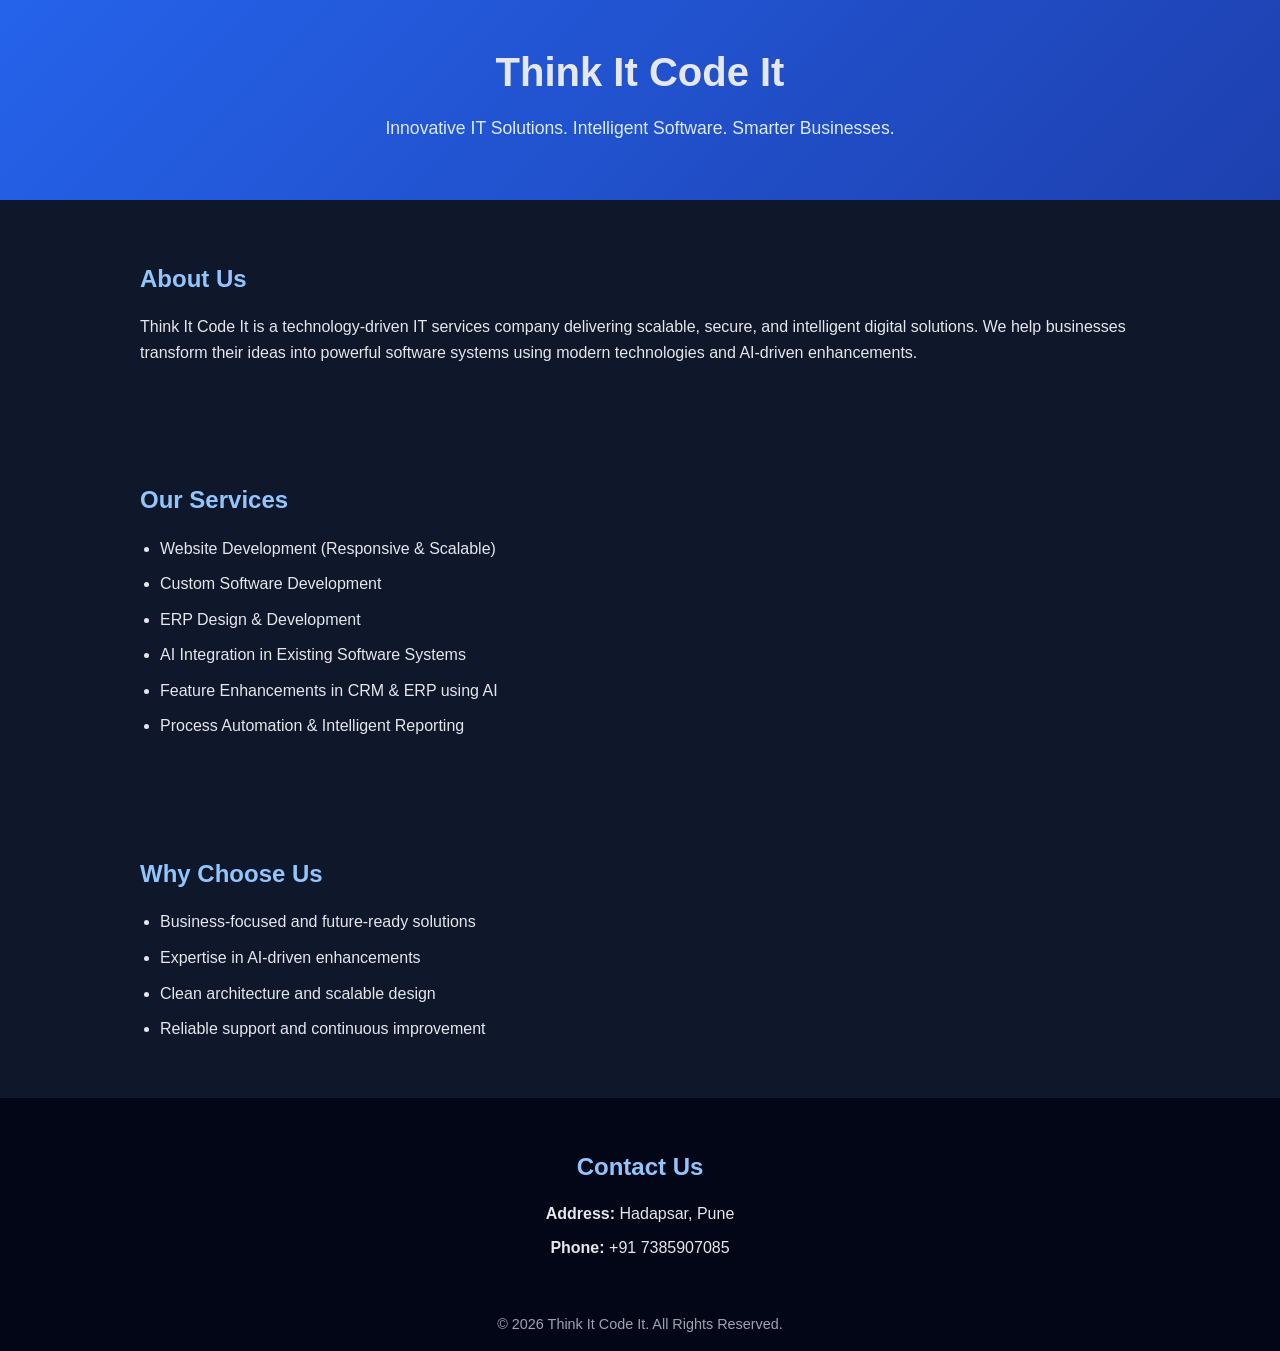
==== index.html @ c4404148 "Create index.html" ====
<!DOCTYPE html>
<html lang="en">
<head>
    <meta charset="UTF-8">
    <meta name="viewport" content="width=device-width, initial-scale=1.0">
    <title>Think It Code It | IT Solutions</title>
    <style>
        body {
            margin: 0;
            font-family: Arial, Helvetica, sans-serif;
            background-color: #0f172a;
            color: #e5e7eb;
            line-height: 1.6;
        }
        header {
            background: linear-gradient(135deg, #2563eb, #1e40af);
            padding: 40px 20px;
            text-align: center;
        }
        header h1 {
            margin: 0;
            font-size: 2.5rem;
        }
        header p {
            margin-top: 10px;
            font-size: 1.1rem;
            color: #dbeafe;
        }
        section {
            padding: 40px 20px;
            max-width: 1000px;
            margin: auto;
        }
        h2 {
            color: #93c5fd;
            margin-bottom: 15px;
        }
        ul {
            padding-left: 20px;
        }
        ul li {
            margin-bottom: 10px;
        }
        .contact {
            background-color: #020617;
            padding: 30px 20px;
            text-align: center;
        }
        .contact p {
            margin: 8px 0;
        }
        footer {
            text-align: center;
            padding: 15px;
            font-size: 0.9rem;
            background-color: #020617;
            color: #9ca3af;
        }
        @media (max-width: 600px) {
            header h1 {
                font-size: 2rem;
            }
        }
    </style>
</head>
<body>

<header>
    <h1>Think It Code It</h1>
    <p>Innovative IT Solutions. Intelligent Software. Smarter Businesses.</p>
</header>

<section>
    <h2>About Us</h2>
    <p>
        Think It Code It is a technology-driven IT services company delivering
        scalable, secure, and intelligent digital solutions. We help businesses
        transform their ideas into powerful software systems using modern
        technologies and AI-driven enhancements.
    </p>
</section>

<section>
    <h2>Our Services</h2>
    <ul>
        <li>Website Development (Responsive & Scalable)</li>
        <li>Custom Software Development</li>
        <li>ERP Design & Development</li>
        <li>AI Integration in Existing Software Systems</li>
        <li>Feature Enhancements in CRM & ERP using AI</li>
        <li>Process Automation & Intelligent Reporting</li>
    </ul>
</section>

<section>
    <h2>Why Choose Us</h2>
    <ul>
        <li>Business-focused and future-ready solutions</li>
        <li>Expertise in AI-driven enhancements</li>
        <li>Clean architecture and scalable design</li>
        <li>Reliable support and continuous improvement</li>
    </ul>
</section>

<div class="contact">
    <h2>Contact Us</h2>
    <p><strong>Address:</strong> Hadapsar, Pune</p>
    <p><strong>Phone:</strong> +91 7385907085</p>
</div>

<footer>
    © 2026 Think It Code It. All Rights Reserved.
</footer>

</body>
</html>
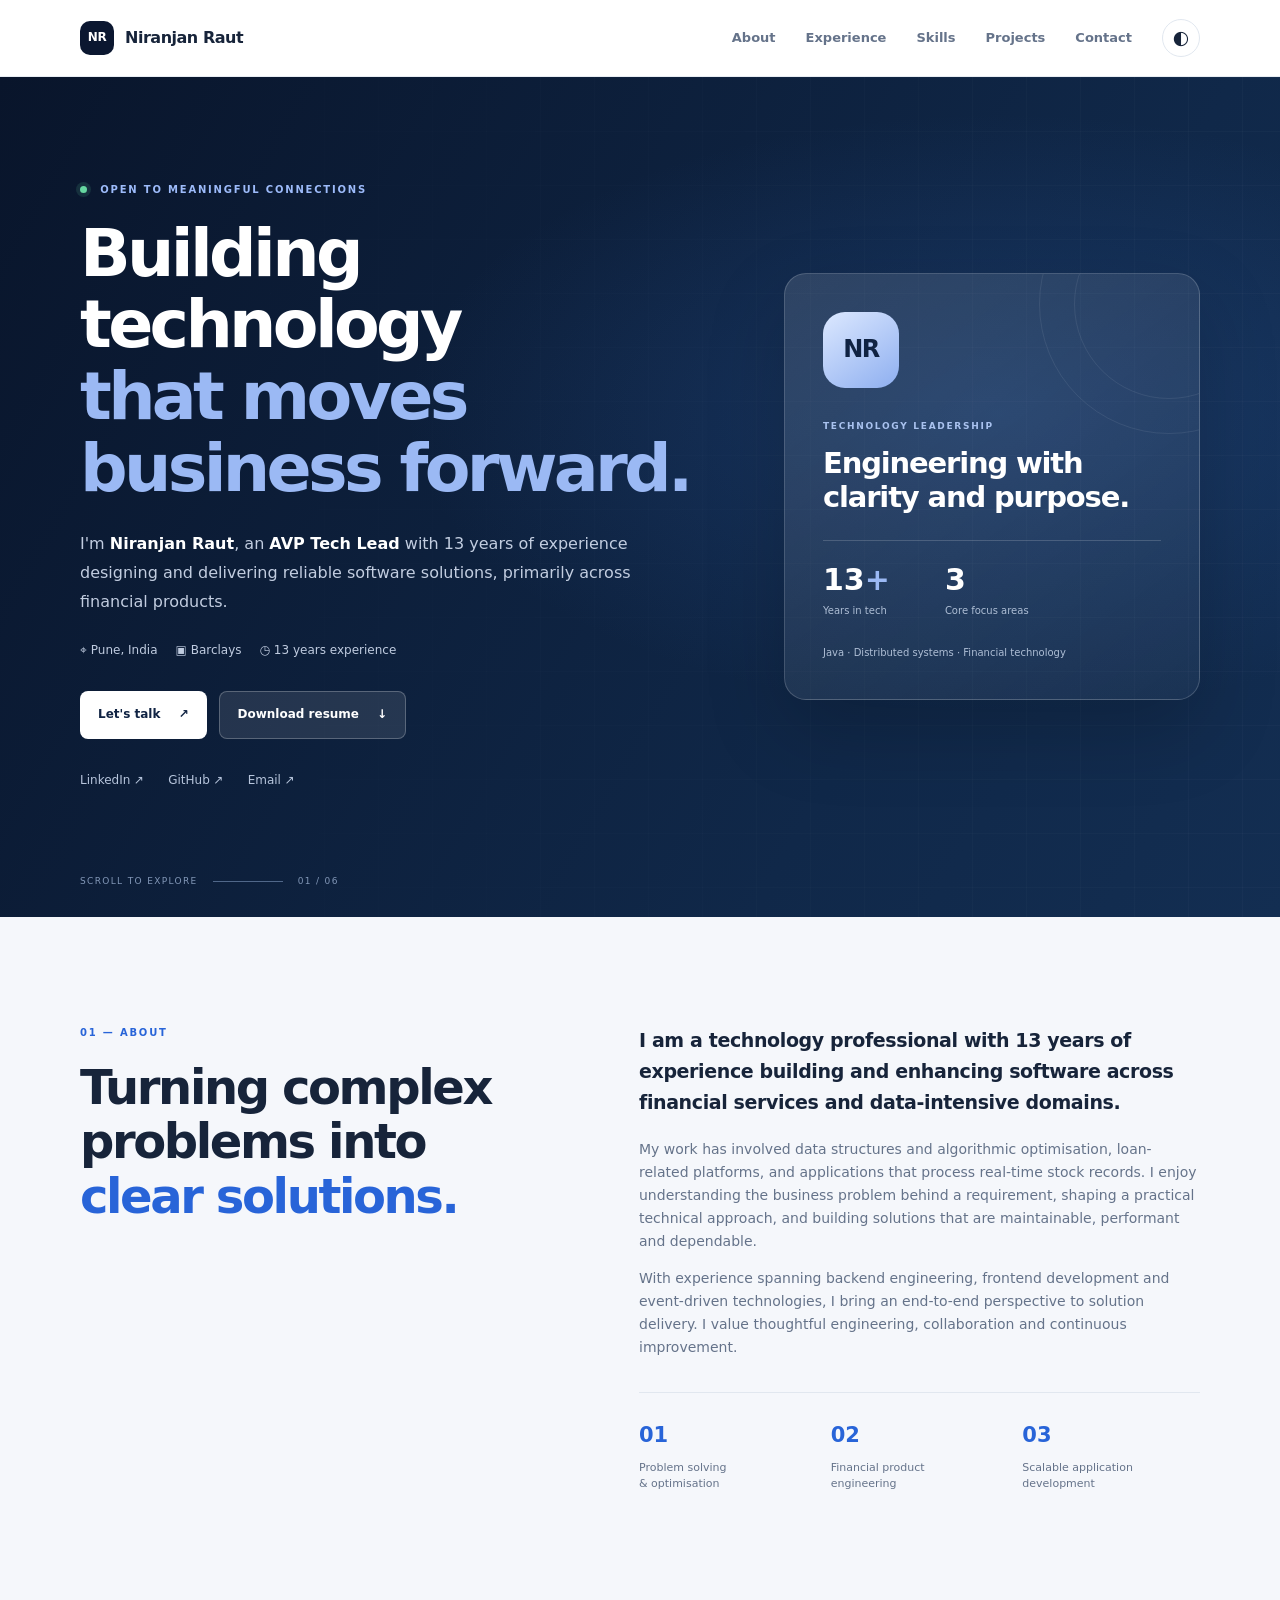
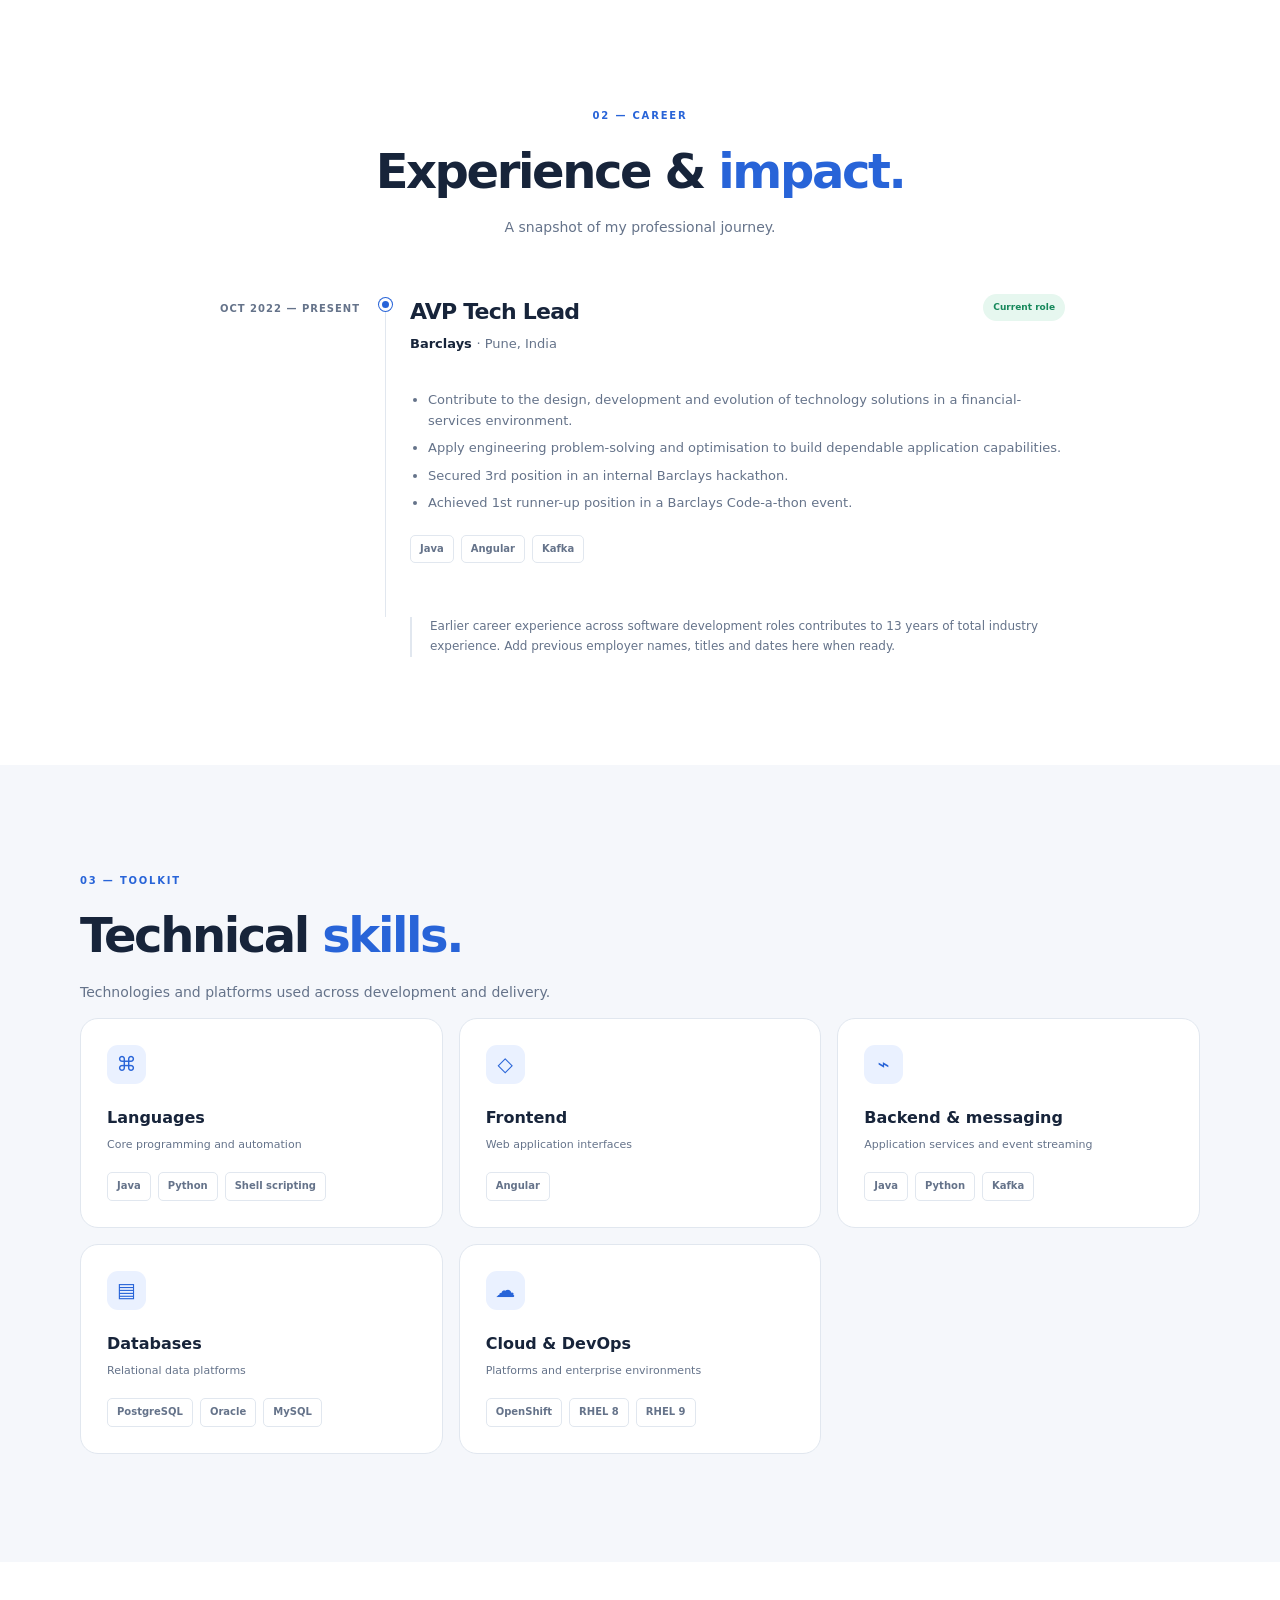
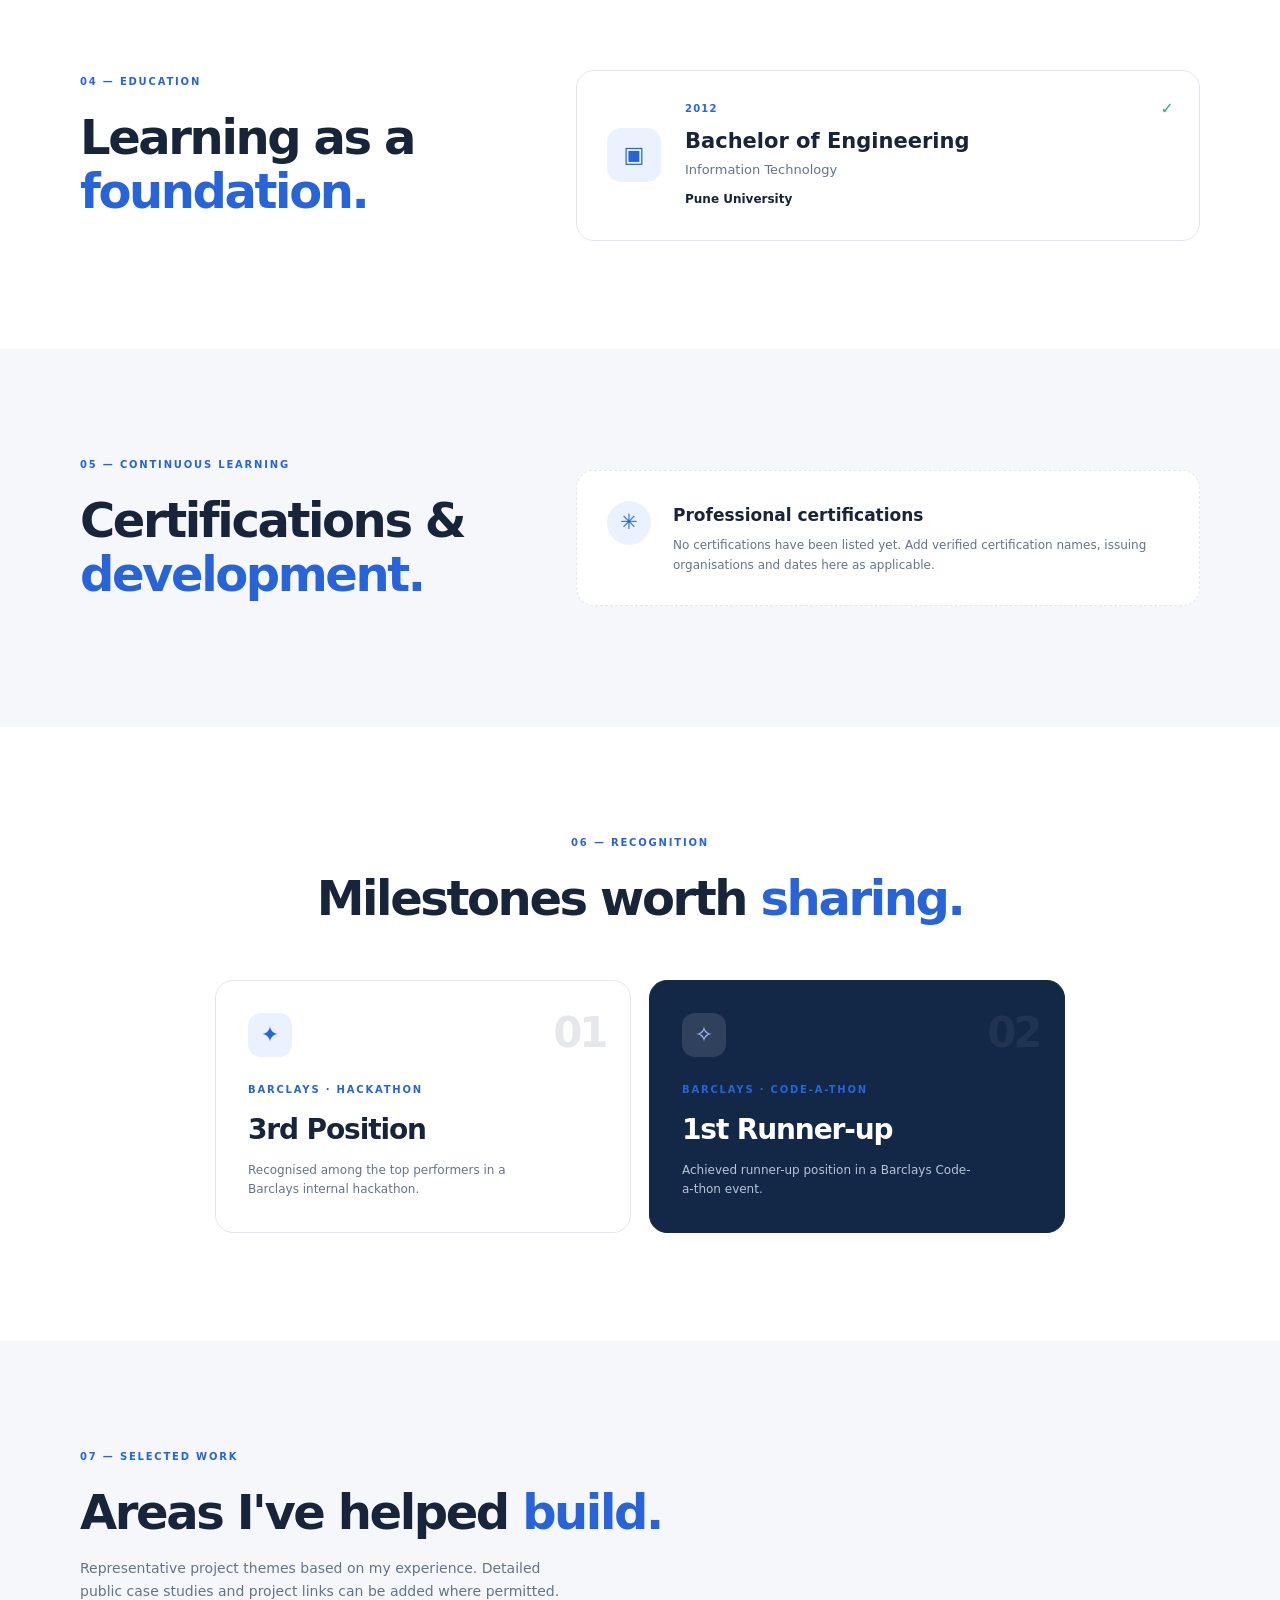
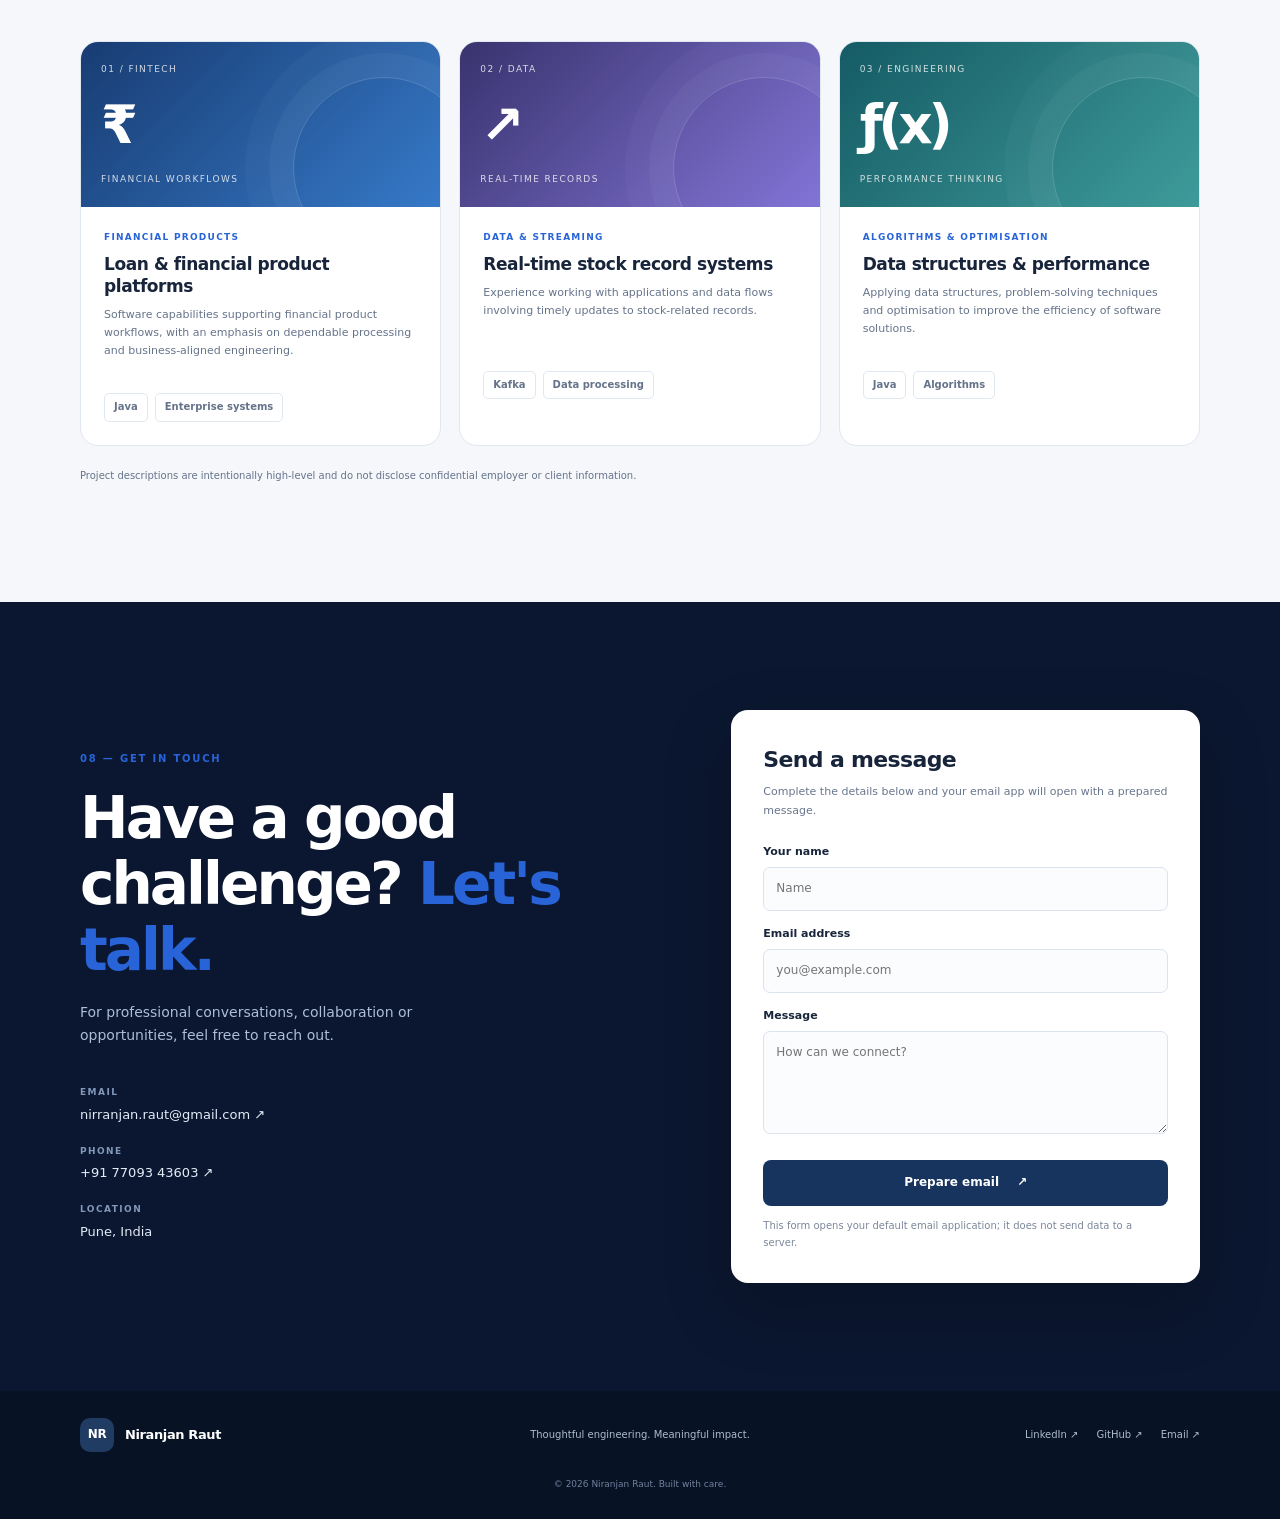
==== commit 928a34b5: "Upload website files" ====
--- a/index.html
+++ b/index.html
@@ -1,116 +1,164 @@
-<!DOCTYPE html>
+<!doctype html>
 <html lang="en">
 <head>
-    <meta charset="UTF-8">
-    <meta name="viewport" content="width=device-width, initial-scale=1.0">
-    <title>Think It Code It | IT Solutions</title>
-    <style>
-        body {
-            margin: 0;
-            font-family: Arial, Helvetica, sans-serif;
-            background-color: #0f172a;
-            color: #e5e7eb;
-            line-height: 1.6;
-        }
-        header {
-            background: linear-gradient(135deg, #2563eb, #1e40af);
-            padding: 40px 20px;
-            text-align: center;
-        }
-        header h1 {
-            margin: 0;
-            font-size: 2.5rem;
-        }
-        header p {
-            margin-top: 10px;
-            font-size: 1.1rem;
-            color: #dbeafe;
-        }
-        section {
-            padding: 40px 20px;
-            max-width: 1000px;
-            margin: auto;
-        }
-        h2 {
-            color: #93c5fd;
-            margin-bottom: 15px;
-        }
-        ul {
-            padding-left: 20px;
-        }
-        ul li {
-            margin-bottom: 10px;
-        }
-        .contact {
-            background-color: #020617;
-            padding: 30px 20px;
-            text-align: center;
-        }
-        .contact p {
-            margin: 8px 0;
-        }
-        footer {
-            text-align: center;
-            padding: 15px;
-            font-size: 0.9rem;
-            background-color: #020617;
-            color: #9ca3af;
-        }
-        @media (max-width: 600px) {
-            header h1 {
-                font-size: 2rem;
-            }
-        }
-    </style>
+  <meta charset="utf-8">
+  <meta name="viewport" content="width=device-width, initial-scale=1">
+  <meta name="theme-color" content="#0b1730">
+  <title>Niranjan Raut | AVP Tech Lead</title>
+  <meta name="description" content="Portfolio of Niranjan Raut, AVP Tech Lead with 13 years of experience building financial technology solutions using Java, Angular, Kafka and more.">
+  <meta property="og:type" content="website">
+  <meta property="og:title" content="Niranjan Raut | AVP Tech Lead">
+  <meta property="og:description" content="Technology leader with 13 years of experience in financial products, backend engineering and scalable applications.">
+  <meta property="og:url" content="https://nirranjanraut.github.io/">
+  <meta property="og:image" content="assets/og-preview.svg">
+  <meta name="twitter:card" content="summary_large_image">
+  <meta name="twitter:title" content="Niranjan Raut | AVP Tech Lead">
+  <meta name="twitter:description" content="Technology leader with 13 years of experience in financial technology.">
+  <link rel="icon" type="image/svg+xml" href="assets/favicon.svg">
+  <link rel="stylesheet" href="styles.css">
+  <script>document.documentElement.classList.add('js');</script>
 </head>
 <body>
+  <a class="skip-link" href="#main">Skip to content</a>
+  <header class="site-header">
+    <nav class="nav container" aria-label="Main navigation">
+      <a class="brand" href="#home" aria-label="Niranjan Raut home"><span class="brand-mark">NR</span><span>Niranjan Raut</span></a>
+      <button class="menu-toggle" type="button" aria-label="Open navigation menu" aria-expanded="false" aria-controls="nav-links"><span></span><span></span><span></span></button>
+      <div class="nav-links" id="nav-links">
+        <a href="#about">About</a><a href="#experience">Experience</a><a href="#skills">Skills</a><a href="#projects">Projects</a><a href="#contact">Contact</a>
+        <button class="theme-toggle" type="button" aria-label="Switch to dark mode" title="Toggle color theme"><span class="theme-icon" aria-hidden="true">◐</span></button>
+      </div>
+    </nav>
+  </header>
 
-<header>
-    <h1>Think It Code It</h1>
-    <p>Innovative IT Solutions. Intelligent Software. Smarter Businesses.</p>
-</header>
+  <main id="main">
+    <section class="hero section" id="home">
+      <div class="container hero-grid">
+        <div class="hero-copy reveal">
+          <p class="eyebrow"><span class="status-dot"></span> OPEN TO MEANINGFUL CONNECTIONS</p>
+          <h1>Building technology<br><span>that moves business forward.</span></h1>
+          <p class="hero-intro">I'm <strong>Niranjan Raut</strong>, an <strong>AVP Tech Lead</strong> with 13 years of experience designing and delivering reliable software solutions, primarily across financial products.</p>
+          <div class="hero-meta"><span>⌖ Pune, India</span><span>▣ Barclays</span><span>◷ 13 years experience</span></div>
+          <div class="button-row">
+            <a class="btn btn-primary" href="#contact">Let's talk <span aria-hidden="true">↗</span></a>
+            <button class="btn btn-secondary" id="print-resume" type="button">Download resume <span aria-hidden="true">↓</span></button>
+          </div>
+          <div class="social-row" aria-label="Social profiles">
+            <a href="https://www.linkedin.com/in/nirranjanraut/" target="_blank" rel="noopener noreferrer">LinkedIn ↗</a>
+            <a href="https://github.com/nirranjanraut" target="_blank" rel="noopener noreferrer">GitHub ↗</a>
+            <a href="mailto:nirranjan.raut@gmail.com">Email ↗</a>
+          </div>
+        </div>
+        <aside class="hero-card reveal" aria-label="Professional profile snapshot">
+          <div class="card-orbit orbit-one"></div><div class="card-orbit orbit-two"></div>
+          <div class="profile-monogram">NR</div>
+          <p class="card-kicker">TECHNOLOGY LEADERSHIP</p>
+          <h2>Engineering with<br>clarity and purpose.</h2>
+          <div class="card-divider"></div>
+          <div class="stat-grid"><div><strong>13<span>+</span></strong><small>Years in tech</small></div><div><strong>3</strong><small>Core focus areas</small></div></div>
+          <p class="card-foot">Java · Distributed systems · Financial technology</p>
+        </aside>
+      </div>
+      <div class="hero-bottom container"><span>SCROLL TO EXPLORE</span><span class="scroll-line"></span><span>01 / 06</span></div>
+    </section>
 
-<section>
-    <h2>About Us</h2>
-    <p>
-        Think It Code It is a technology-driven IT services company delivering
-        scalable, secure, and intelligent digital solutions. We help businesses
-        transform their ideas into powerful software systems using modern
-        technologies and AI-driven enhancements.
-    </p>
-</section>
+    <section class="section section-light" id="about">
+      <div class="container two-column">
+        <div class="section-heading reveal"><p class="eyebrow">01 — ABOUT</p><h2>Turning complex<br>problems into <em>clear solutions.</em></h2></div>
+        <div class="about-copy reveal">
+          <p class="lead">I am a technology professional with 13 years of experience building and enhancing software across financial services and data-intensive domains.</p>
+          <p>My work has involved data structures and algorithmic optimisation, loan-related platforms, and applications that process real-time stock records. I enjoy understanding the business problem behind a requirement, shaping a practical technical approach, and building solutions that are maintainable, performant and dependable.</p>
+          <p>With experience spanning backend engineering, frontend development and event-driven technologies, I bring an end-to-end perspective to solution delivery. I value thoughtful engineering, collaboration and continuous improvement.</p>
+          <div class="about-highlights"><div><strong>01</strong><span>Problem solving<br>& optimisation</span></div><div><strong>02</strong><span>Financial product<br>engineering</span></div><div><strong>03</strong><span>Scalable application<br>development</span></div></div>
+        </div>
+      </div>
+    </section>
 
-<section>
-    <h2>Our Services</h2>
-    <ul>
-        <li>Website Development (Responsive & Scalable)</li>
-        <li>Custom Software Development</li>
-        <li>ERP Design & Development</li>
-        <li>AI Integration in Existing Software Systems</li>
-        <li>Feature Enhancements in CRM & ERP using AI</li>
-        <li>Process Automation & Intelligent Reporting</li>
-    </ul>
-</section>
+    <section class="section" id="experience">
+      <div class="container">
+        <div class="section-heading centered reveal"><p class="eyebrow">02 — CAREER</p><h2>Experience & <em>impact.</em></h2><p>A snapshot of my professional journey.</p></div>
+        <div class="timeline">
+          <article class="timeline-item reveal">
+            <div class="timeline-date">OCT 2022 — PRESENT</div>
+            <div class="timeline-marker"></div>
+            <div class="timeline-content">
+              <div class="experience-top"><div><h3>AVP Tech Lead</h3><p class="company">Barclays <span>· Pune, India</span></p></div><span class="current-pill">Current role</span></div>
+              <ul><li>Contribute to the design, development and evolution of technology solutions in a financial-services environment.</li><li>Apply engineering problem-solving and optimisation to build dependable application capabilities.</li><li>Secured 3rd position in an internal Barclays hackathon.</li><li>Achieved 1st runner-up position in a Barclays Code-a-thon event.</li></ul>
+              <div class="tag-list"><span>Java</span><span>Angular</span><span>Kafka</span></div>
+            </div>
+          </article>
+          <p class="timeline-note">Earlier career experience across software development roles contributes to 13 years of total industry experience. Add previous employer names, titles and dates here when ready.</p>
+        </div>
+      </div>
+    </section>
 
-<section>
-    <h2>Why Choose Us</h2>
-    <ul>
-        <li>Business-focused and future-ready solutions</li>
-        <li>Expertise in AI-driven enhancements</li>
-        <li>Clean architecture and scalable design</li>
-        <li>Reliable support and continuous improvement</li>
-    </ul>
-</section>
+    <section class="section section-light" id="skills">
+      <div class="container">
+        <div class="section-heading reveal"><p class="eyebrow">03 — TOOLKIT</p><h2>Technical <em>skills.</em></h2><p>Technologies and platforms used across development and delivery.</p></div>
+        <div class="skills-grid">
+          <article class="skill-card reveal"><div class="skill-icon" aria-hidden="true">⌘</div><h3>Languages</h3><p>Core programming and automation</p><div class="tag-list"><span>Java</span><span>Python</span><span>Shell scripting</span></div></article>
+          <article class="skill-card reveal"><div class="skill-icon" aria-hidden="true">◇</div><h3>Frontend</h3><p>Web application interfaces</p><div class="tag-list"><span>Angular</span></div></article>
+          <article class="skill-card reveal"><div class="skill-icon" aria-hidden="true">⌁</div><h3>Backend & messaging</h3><p>Application services and event streaming</p><div class="tag-list"><span>Java</span><span>Python</span><span>Kafka</span></div></article>
+          <article class="skill-card reveal"><div class="skill-icon" aria-hidden="true">▤</div><h3>Databases</h3><p>Relational data platforms</p><div class="tag-list"><span>PostgreSQL</span><span>Oracle</span><span>MySQL</span></div></article>
+          <article class="skill-card reveal"><div class="skill-icon" aria-hidden="true">☁</div><h3>Cloud & DevOps</h3><p>Platforms and enterprise environments</p><div class="tag-list"><span>OpenShift</span><span>RHEL 8</span><span>RHEL 9</span></div></article>
+        </div>
+      </div>
+    </section>
 
-<div class="contact">
-    <h2>Contact Us</h2>
-    <p><strong>Address:</strong> Hadapsar, Pune</p>
-    <p><strong>Phone:</strong> +91 7385907085</p>
-</div>
+    <section class="section" id="education">
+      <div class="container education-layout">
+        <div class="section-heading reveal"><p class="eyebrow">04 — EDUCATION</p><h2>Learning as a<br><em>foundation.</em></h2></div>
+        <article class="education-card reveal"><div class="education-icon" aria-hidden="true">▣</div><div><p class="education-year">2012</p><h3>Bachelor of Engineering</h3><p class="degree">Information Technology</p><p class="institution">Pune University</p></div><span class="education-check" aria-hidden="true">✓</span></article>
+      </div>
+    </section>
 
-<footer>
-    © 2026 Think It Code It. All Rights Reserved.
-</footer>
+    <section class="section section-light" id="certifications">
+      <div class="container cert-layout">
+        <div class="section-heading reveal"><p class="eyebrow">05 — CONTINUOUS LEARNING</p><h2>Certifications &<br><em>development.</em></h2></div>
+        <div class="cert-placeholder reveal"><span class="cert-symbol" aria-hidden="true">✳</span><div><h3>Professional certifications</h3><p>No certifications have been listed yet. Add verified certification names, issuing organisations and dates here as applicable.</p></div></div>
+      </div>
+    </section>
 
+    <section class="section" id="achievements">
+      <div class="container">
+        <div class="section-heading centered reveal"><p class="eyebrow">06 — RECOGNITION</p><h2>Milestones worth <em>sharing.</em></h2></div>
+        <div class="achievement-grid">
+          <article class="achievement-card reveal"><span class="achievement-number">01</span><span class="achievement-award" aria-hidden="true">✦</span><p class="eyebrow">BARCLAYS · HACKATHON</p><h3>3rd Position</h3><p>Recognised among the top performers in a Barclays internal hackathon.</p></article>
+          <article class="achievement-card featured reveal"><span class="achievement-number">02</span><span class="achievement-award" aria-hidden="true">✧</span><p class="eyebrow">BARCLAYS · CODE-A-THON</p><h3>1st Runner-up</h3><p>Achieved runner-up position in a Barclays Code-a-thon event.</p></article>
+        </div>
+      </div>
+    </section>
+
+    <section class="section section-light" id="projects">
+      <div class="container">
+        <div class="section-heading reveal"><p class="eyebrow">07 — SELECTED WORK</p><h2>Areas I've helped <em>build.</em></h2><p>Representative project themes based on my experience. Detailed public case studies and project links can be added where permitted.</p></div>
+        <div class="projects-grid">
+          <article class="project-card reveal"><div class="project-visual visual-blue"><span>01 / FINTECH</span><b>₹</b><i>FINANCIAL WORKFLOWS</i></div><div class="project-body"><p class="project-type">FINANCIAL PRODUCTS</p><h3>Loan & financial product platforms</h3><p>Software capabilities supporting financial product workflows, with an emphasis on dependable processing and business-aligned engineering.</p><div class="tag-list"><span>Java</span><span>Enterprise systems</span></div></div></article>
+          <article class="project-card reveal"><div class="project-visual visual-violet"><span>02 / DATA</span><b>↗</b><i>REAL-TIME RECORDS</i></div><div class="project-body"><p class="project-type">DATA & STREAMING</p><h3>Real-time stock record systems</h3><p>Experience working with applications and data flows involving timely updates to stock-related records.</p><div class="tag-list"><span>Kafka</span><span>Data processing</span></div></div></article>
+          <article class="project-card reveal"><div class="project-visual visual-teal"><span>03 / ENGINEERING</span><b>ƒ(x)</b><i>PERFORMANCE THINKING</i></div><div class="project-body"><p class="project-type">ALGORITHMS & OPTIMISATION</p><h3>Data structures & performance</h3><p>Applying data structures, problem-solving techniques and optimisation to improve the efficiency of software solutions.</p><div class="tag-list"><span>Java</span><span>Algorithms</span></div></div></article>
+        </div>
+        <p class="project-disclaimer">Project descriptions are intentionally high-level and do not disclose confidential employer or client information.</p>
+      </div>
+    </section>
+
+    <section class="section contact-section" id="contact">
+      <div class="container contact-grid">
+        <div class="section-heading reveal"><p class="eyebrow">08 — GET IN TOUCH</p><h2>Have a good<br>challenge? <em>Let's talk.</em></h2><p>For professional conversations, collaboration or opportunities, feel free to reach out.</p>
+          <div class="contact-details"><a href="mailto:nirranjan.raut@gmail.com"><span>EMAIL</span>nirranjan.raut@gmail.com ↗</a><a href="tel:+917709343603"><span>PHONE</span>+91 77093 43603 ↗</a><div><span>LOCATION</span>Pune, India</div></div>
+        </div>
+        <form class="contact-form reveal" id="contact-form">
+          <h3>Send a message</h3><p>Complete the details below and your email app will open with a prepared message.</p>
+          <label for="name">Your name</label><input id="name" name="name" type="text" autocomplete="name" placeholder="Name" required>
+          <label for="email">Email address</label><input id="email" name="email" type="email" autocomplete="email" placeholder="you@example.com" required>
+          <label for="message">Message</label><textarea id="message" name="message" rows="4" placeholder="How can we connect?" required></textarea>
+          <button class="btn btn-primary form-submit" type="submit">Prepare email <span aria-hidden="true">↗</span></button>
+          <p class="form-note" id="form-note" aria-live="polite">This form opens your default email application; it does not send data to a server.</p>
+        </form>
+      </div>
+    </section>
+  </main>
+
+  <footer class="site-footer"><div class="container footer-inner"><a class="brand footer-brand" href="#home"><span class="brand-mark">NR</span><span>Niranjan Raut</span></a><p>Thoughtful engineering. Meaningful impact.</p><div class="footer-links"><a href="https://www.linkedin.com/in/nirranjanraut/" target="_blank" rel="noopener noreferrer" aria-label="LinkedIn profile">LinkedIn ↗</a><a href="https://github.com/nirranjanraut" target="_blank" rel="noopener noreferrer" aria-label="GitHub profile">GitHub ↗</a><a href="mailto:nirranjan.raut@gmail.com">Email ↗</a></div><small>© <span id="year"></span> Niranjan Raut. Built with care.</small></div></footer>
+  <script src="script.js"></script>
 </body>
 </html>
--- a/styles.css
+++ b/styles.css
@@ -0,0 +1,21 @@
+@import url('data:text/css,');
+:root{color-scheme:light;--navy:#0b1730;--navy-2:#132746;--blue:#2864d8;--blue-light:#eaf1ff;--ink:#17243a;--muted:#65738a;--line:#e1e7ef;--paper:#fff;--soft:#f5f7fb;--card:#fff;--shadow:0 18px 55px rgba(19,39,70,.09);--radius:18px}
+:root[data-theme="dark"]{color-scheme:dark;--navy:#070e1d;--navy-2:#101d34;--blue:#83aaff;--blue-light:#182c4e;--ink:#eaf0fa;--muted:#a6b2c5;--line:#293750;--paper:#0d1729;--soft:#111f34;--card:#14223a;--shadow:0 18px 55px rgba(0,0,0,.2)}
+*{box-sizing:border-box}html{scroll-behavior:smooth;scroll-padding-top:88px}body{margin:0;background:var(--paper);color:var(--ink);font-family:Inter,ui-sans-serif,system-ui,-apple-system,BlinkMacSystemFont,"Segoe UI",sans-serif;line-height:1.65;-webkit-font-smoothing:antialiased}a{color:inherit;text-decoration:none}button,input,textarea{font:inherit}button,a{-webkit-tap-highlight-color:transparent}a:focus-visible,button:focus-visible,input:focus-visible,textarea:focus-visible{outline:3px solid #77a2ff;outline-offset:3px}.container{width:min(1120px,calc(100% - 48px));margin-inline:auto}.section{padding:108px 0}.section-light{background:var(--soft)}.skip-link{position:absolute;top:-60px;left:16px;background:var(--blue);color:white;padding:10px 14px;border-radius:8px;z-index:100}.skip-link:focus{top:12px}
+.site-header{position:sticky;top:0;z-index:50;background:color-mix(in srgb,var(--paper) 90%,transparent);backdrop-filter:blur(16px);border-bottom:1px solid color-mix(in srgb,var(--line) 75%,transparent)}.nav{height:76px;display:flex;align-items:center;justify-content:space-between}.brand{display:inline-flex;align-items:center;gap:11px;font-weight:750;letter-spacing:-.03em}.brand-mark{width:34px;height:34px;display:grid;place-items:center;border-radius:10px;background:var(--navy);color:white;font-size:12px;letter-spacing:-.04em}.nav-links{display:flex;align-items:center;gap:30px;font-size:13px;font-weight:650;color:var(--muted)}.nav-links>a{transition:color .2s}.nav-links>a:hover,.footer-links a:hover{color:var(--blue)}.theme-toggle,.menu-toggle{border:1px solid var(--line);background:var(--card);color:var(--ink);width:38px;height:38px;border-radius:50%;cursor:pointer}.theme-icon{font-size:19px}.menu-toggle{display:none}
+.hero{background:radial-gradient(ellipse at 78% 40%,rgba(49,99,176,.28),transparent 42%),linear-gradient(120deg,#09152b,#102849 70%,#132e52);color:#fff;min-height:650px;padding:105px 0 28px;position:relative;overflow:hidden}.hero:after{content:"";position:absolute;inset:0;background-image:linear-gradient(rgba(255,255,255,.025) 1px,transparent 1px),linear-gradient(90deg,rgba(255,255,255,.025) 1px,transparent 1px);background-size:54px 54px;mask-image:linear-gradient(90deg,transparent,#000)}.hero-grid{display:grid;grid-template-columns:1.2fr .8fr;align-items:center;gap:80px;position:relative;z-index:1}.eyebrow{font-size:10px;letter-spacing:.18em;font-weight:800;color:var(--blue);margin:0 0 19px}.hero .eyebrow{color:#9dbbfa}.status-dot{display:inline-block;width:7px;height:7px;border-radius:50%;background:#66d7a1;margin-right:8px;box-shadow:0 0 0 4px rgba(102,215,161,.13)}h1,h2,h3,p{margin-top:0}h1{font-size:clamp(42px,5.2vw,67px);line-height:1.08;letter-spacing:-.055em;margin-bottom:25px;font-weight:760}h1 span{color:#9bb9f4}.hero-intro{font-size:16px;color:#c2cde0;max-width:590px;line-height:1.8}.hero-intro strong{color:white}.hero-meta{display:flex;flex-wrap:wrap;gap:18px;margin:25px 0 30px;color:#c0cce0;font-size:12px}.button-row{display:flex;gap:12px;flex-wrap:wrap}.btn{border:0;border-radius:8px;padding:13px 18px;display:inline-flex;align-items:center;justify-content:center;gap:18px;font-size:12px;font-weight:750;cursor:pointer;transition:transform .2s,background .2s}.btn:hover{transform:translateY(-2px)}.btn-primary{background:#fff;color:#102343}.btn-primary:hover{background:#e8efff}.btn-secondary{background:rgba(255,255,255,.1);border:1px solid rgba(255,255,255,.24);color:#fff}.social-row{display:flex;gap:24px;margin-top:32px;font-size:12px;color:#b7c5dc}.social-row a:hover{color:#fff}.hero-card{min-height:360px;border:1px solid rgba(255,255,255,.18);border-radius:22px;background:linear-gradient(145deg,rgba(255,255,255,.12),rgba(255,255,255,.035));padding:38px;position:relative;overflow:hidden;box-shadow:0 30px 80px rgba(0,0,0,.18)}.profile-monogram{width:76px;height:76px;display:grid;place-items:center;border-radius:22px;background:linear-gradient(145deg,#dce8ff,#8eaff0);color:#102343;font-size:24px;font-weight:800;letter-spacing:-.06em;position:relative;z-index:1}.card-kicker{font-size:9px;letter-spacing:.19em;color:#a9c2ef;font-weight:800;margin:31px 0 12px}.hero-card h2{font-size:29px;line-height:1.2;letter-spacing:-.04em;margin-bottom:25px}.card-divider{height:1px;background:rgba(255,255,255,.17);margin-bottom:22px}.stat-grid{display:flex;gap:55px}.stat-grid strong{display:block;font-size:30px;line-height:1.1}.stat-grid strong span{color:#9bb9f4}.stat-grid small{font-size:10px;color:#aebed5}.card-foot{font-size:10px;color:#aebed5;margin:22px 0 0}.card-orbit{position:absolute;border:1px solid rgba(255,255,255,.08);border-radius:50%;width:260px;height:260px;right:-100px;top:-100px}.orbit-two{width:190px;height:190px;right:-65px;top:-65px}.hero-bottom{display:flex;align-items:center;gap:15px;color:#8398b8;font-size:9px;letter-spacing:.15em;margin-top:83px;position:relative;z-index:1}.scroll-line{width:70px;height:1px;background:#506789}
+.two-column{display:grid;grid-template-columns:.9fr 1.1fr;gap:100px}.section-heading h2{font-size:clamp(34px,4vw,48px);line-height:1.13;letter-spacing:-.05em;margin-bottom:18px}.section-heading h2 em{font-style:normal;color:var(--blue)}.section-heading>p:not(.eyebrow){color:var(--muted);font-size:14px;max-width:500px}.lead{font-size:19px;line-height:1.65;letter-spacing:-.02em;font-weight:550}.about-copy>p:not(.lead){color:var(--muted);font-size:14px}.about-highlights{display:grid;grid-template-columns:repeat(3,1fr);gap:14px;margin-top:32px;padding-top:25px;border-top:1px solid var(--line)}.about-highlights div{display:flex;flex-direction:column;gap:8px}.about-highlights strong{font-size:21px;color:var(--blue)}.about-highlights span{font-size:11px;color:var(--muted);line-height:1.45}
+.centered{text-align:center;margin:0 auto 55px}.centered>p:not(.eyebrow){margin-inline:auto}.timeline{max-width:850px;margin:0 auto;position:relative}.timeline:before{content:"";position:absolute;left:170px;top:7px;bottom:40px;width:1px;background:var(--line)}.timeline-item{display:grid;grid-template-columns:145px 1fr;gap:50px;position:relative;padding-bottom:20px}.timeline-date{text-align:right;color:var(--muted);font-size:10px;letter-spacing:.1em;font-weight:750;padding-top:7px}.timeline-marker{position:absolute;left:164px;top:4px;width:13px;height:13px;border:3px solid var(--paper);background:var(--blue);border-radius:50%;box-shadow:0 0 0 1px var(--blue)}.timeline-content{padding:0 0 34px 0}.experience-top{display:flex;justify-content:space-between;gap:20px;align-items:flex-start}.timeline-content h3{font-size:22px;letter-spacing:-.035em;margin-bottom:3px}.company{font-size:13px;font-weight:700;margin-bottom:18px}.company span{font-weight:450;color:var(--muted)}.current-pill{font-size:9px;font-weight:750;color:#16885b;background:#e6f7ef;border-radius:30px;padding:6px 10px;white-space:nowrap}.timeline-content ul{padding-left:18px;color:var(--muted);font-size:13px}.timeline-content li{padding:3px 0}.tag-list{display:flex;flex-wrap:wrap;gap:7px;margin-top:18px}.tag-list span{font-size:10px;font-weight:650;color:var(--muted);border:1px solid var(--line);padding:5px 9px;border-radius:5px}.timeline-note{margin:0 0 0 195px;color:var(--muted);font-size:12px;border-left:2px solid var(--line);padding:0 0 0 18px}
+.skills-grid{display:grid;grid-template-columns:repeat(3,1fr);gap:16px}.skill-card{padding:26px;border:1px solid var(--line);border-radius:var(--radius);background:var(--card);transition:transform .2s,box-shadow .2s}.skill-card:hover,.project-card:hover{transform:translateY(-4px);box-shadow:var(--shadow)}.skill-icon{width:39px;height:39px;border-radius:11px;background:var(--blue-light);color:var(--blue);display:grid;place-items:center;font-size:20px;margin-bottom:21px}.skill-card h3{font-size:16px;margin-bottom:5px}.skill-card>p{font-size:11px;color:var(--muted);margin-bottom:0}
+.education-layout,.cert-layout{display:grid;grid-template-columns:.8fr 1.2fr;gap:80px;align-items:center}.education-card{display:flex;align-items:center;gap:24px;padding:30px;border:1px solid var(--line);border-radius:var(--radius);position:relative;background:var(--card)}.education-icon{width:54px;height:54px;flex:none;border-radius:14px;background:var(--blue-light);color:var(--blue);display:grid;place-items:center;font-size:22px}.education-year{font-size:10px;color:var(--blue);font-weight:800;letter-spacing:.12em;margin-bottom:7px}.education-card h3{font-size:21px;margin-bottom:0}.degree{font-size:13px;color:var(--muted);margin:0}.institution{font-size:12px;font-weight:700;margin:10px 0 0}.education-check{position:absolute;right:25px;top:25px;color:#2eae79}
+.cert-placeholder{display:flex;gap:22px;align-items:flex-start;padding:30px;border:1px dashed var(--line);border-radius:var(--radius);background:var(--card)}.cert-symbol{width:44px;height:44px;border-radius:50%;display:grid;place-items:center;background:var(--blue-light);color:var(--blue);font-size:21px;flex:none}.cert-placeholder h3{font-size:17px;margin-bottom:7px}.cert-placeholder p{font-size:12px;color:var(--muted);margin:0}
+.achievement-grid{display:grid;grid-template-columns:1fr 1fr;gap:18px;max-width:850px;margin:auto}.achievement-card{position:relative;border:1px solid var(--line);border-radius:var(--radius);padding:32px;background:var(--card);overflow:hidden}.achievement-card.featured{background:var(--navy-2);color:white;border-color:var(--navy-2)}.achievement-number{position:absolute;right:25px;top:17px;font-size:42px;font-weight:800;letter-spacing:-.08em;color:color-mix(in srgb,var(--muted) 17%,transparent)}.achievement-award{display:grid;place-items:center;width:44px;height:44px;border-radius:13px;background:var(--blue-light);color:var(--blue);font-size:22px;margin-bottom:25px}.featured .achievement-award{background:rgba(255,255,255,.12);color:#a8c2ff}.achievement-card .eyebrow{margin-bottom:9px}.achievement-card h3{font-size:28px;letter-spacing:-.04em;margin-bottom:7px}.achievement-card>p:last-child{font-size:12px;color:var(--muted);max-width:300px;margin:0}.featured>p:last-child{color:#b6c4d9}
+.projects-grid{display:grid;grid-template-columns:repeat(3,1fr);gap:18px;margin-top:38px}.project-card{border:1px solid var(--line);border-radius:var(--radius);overflow:hidden;background:var(--card);transition:transform .2s,box-shadow .2s}.project-visual{height:165px;padding:20px;position:relative;display:flex;flex-direction:column;justify-content:space-between;overflow:hidden;color:#fff}.visual-blue{background:linear-gradient(135deg,#183c72,#3679c8)}.visual-violet{background:linear-gradient(135deg,#39336e,#8274d6)}.visual-teal{background:linear-gradient(135deg,#155b65,#3e9b9a)}.project-visual:after{content:"";position:absolute;width:180px;height:180px;border:1px solid rgba(255,255,255,.18);border-radius:50%;right:-35px;top:35px;box-shadow:0 0 0 24px rgba(255,255,255,.035),0 0 0 48px rgba(255,255,255,.025)}.project-visual span,.project-visual i{font-size:9px;font-style:normal;letter-spacing:.16em;opacity:.8;z-index:1}.project-visual b{font-size:53px;line-height:1;letter-spacing:-.08em;z-index:1}.project-body{padding:23px}.project-type{font-size:9px;letter-spacing:.14em;color:var(--blue);font-weight:800;margin-bottom:8px}.project-body h3{font-size:17px;line-height:1.3;letter-spacing:-.025em;margin-bottom:9px}.project-body>p:not(.project-type){font-size:11px;color:var(--muted);min-height:72px;margin-bottom:0}.project-body .tag-list{margin-top:15px}.project-disclaimer{font-size:10px;color:var(--muted);margin-top:22px}
+.contact-section{background:var(--navy);color:#fff}.contact-grid{display:grid;grid-template-columns:1fr .85fr;gap:100px;align-items:center}.contact-section .section-heading h2{font-size:clamp(40px,5vw,58px)}.contact-section .section-heading>p:not(.eyebrow){color:#aebed5;max-width:390px}.contact-details{display:grid;gap:18px;margin-top:38px}.contact-details a,.contact-details div{font-size:13px;color:#e3ebf7}.contact-details span{display:block;color:#8198b9;font-size:9px;letter-spacing:.16em;font-weight:800;margin-bottom:4px}.contact-form{background:#fff;color:#17243a;border-radius:17px;padding:32px;box-shadow:0 25px 70px rgba(0,0,0,.2)}.contact-form h3{font-size:22px;letter-spacing:-.03em;margin-bottom:5px}.contact-form>p{font-size:11px;color:#68768c;margin-bottom:23px}.contact-form label{display:block;font-size:11px;font-weight:700;margin:14px 0 6px}.contact-form input,.contact-form textarea{width:100%;border:1px solid #dce3ed;border-radius:7px;padding:11px 12px;color:#17243a;background:#fbfcfe;font-size:12px;resize:vertical}.contact-form input:focus,.contact-form textarea:focus{outline:2px solid #8fb0f5;border-color:transparent}.form-submit{width:100%;margin-top:18px;background:#17345e;color:white}.form-submit:hover{background:#24518c}.form-note{font-size:10px!important;margin:12px 0 0!important;color:#7b8799!important}
+.site-footer{background:#071225;color:#aebbd0;padding:27px 0}.footer-inner{display:grid;grid-template-columns:1fr 1fr 1fr;align-items:center;gap:15px}.footer-brand{color:#fff;font-size:13px}.footer-brand .brand-mark{background:#213c63}.footer-inner>p{font-size:10px;margin:0;text-align:center}.footer-links{display:flex;justify-content:flex-end;gap:18px;font-size:10px}.footer-inner small{grid-column:1/-1;text-align:center;color:#71829d;font-size:9px;margin-top:10px}
+.js .reveal{opacity:0;transform:translateY(18px);transition:opacity .65s ease,transform .65s ease}.js .reveal.is-visible{opacity:1;transform:translateY(0)}
+@media(max-width:850px){.hero-grid{gap:35px}.hero-card{padding:28px}.two-column{gap:55px}.contact-grid{gap:45px}.education-layout,.cert-layout{gap:40px}.nav-links{gap:18px}.projects-grid{grid-template-columns:repeat(2,1fr)}}
+@media(max-width:680px){.container{width:min(100% - 36px,520px)}.section{padding:76px 0}.nav{height:66px}.menu-toggle{display:flex;flex-direction:column;justify-content:center;align-items:center;gap:4px}.menu-toggle span{height:2px;width:15px;background:var(--ink);border-radius:2px}.nav-links{display:none;position:absolute;top:66px;left:0;right:0;background:var(--paper);padding:18px 24px 22px;border-bottom:1px solid var(--line);flex-direction:column;align-items:stretch;gap:0}.nav-links.open{display:flex}.nav-links>a{padding:11px 0}.theme-toggle{align-self:flex-start;margin-top:8px}.hero{padding:75px 0 25px;min-height:0}.hero-grid{grid-template-columns:1fr;gap:48px}.hero h1{font-size:clamp(42px,11vw,58px)}.hero-intro{font-size:14px}.hero-meta{gap:11px 16px;font-size:10px}.hero-card{min-height:320px;max-width:430px}.hero-bottom{margin-top:55px}.two-column,.education-layout,.cert-layout,.contact-grid{grid-template-columns:1fr;gap:30px}.section-heading h2{font-size:38px}.about-highlights{gap:8px}.about-highlights span{font-size:10px}.timeline:before{left:7px}.timeline-item{grid-template-columns:1fr;gap:10px;padding-left:30px}.timeline-date{text-align:left;padding:0}.timeline-marker{left:1px;top:3px}.timeline-content{padding-bottom:24px}.experience-top{flex-direction:column;gap:8px}.timeline-note{margin-left:30px}.skills-grid{grid-template-columns:1fr 1fr;gap:11px}.skill-card{padding:18px}.skill-card h3{font-size:14px}.skill-card>p{min-height:34px}.education-card{padding:22px}.education-card h3{font-size:18px}.cert-placeholder{padding:23px}.achievement-grid,.projects-grid{grid-template-columns:1fr}.project-body>p:not(.project-type){min-height:0}.contact-grid{gap:40px}.contact-form{padding:25px}.footer-inner{grid-template-columns:1fr 1fr}.footer-inner>p{display:none}.footer-links{gap:12px}.footer-inner small{margin-top:15px}}
+@media(max-width:380px){.skills-grid{grid-template-columns:1fr}.button-row .btn{flex:1}.hero-meta{display:grid;grid-template-columns:1fr 1fr}}
+@media(prefers-reduced-motion:reduce){html{scroll-behavior:auto}*,*:before,*:after{animation-duration:.01ms!important;animation-iteration-count:1!important;transition-duration:.01ms!important}.js .reveal{opacity:1;transform:none}}
+@media print{.site-header,.hero-bottom,.button-row,.social-row,.contact-section,.site-footer,.menu-toggle,.theme-toggle{display:none!important}body{background:#fff!important;color:#17243a!important;font-size:10pt}.hero{background:#fff!important;color:#17243a!important;padding:20px 0 30px;min-height:0}.hero:after,.hero-card{display:none}.hero-grid{display:block}.hero .eyebrow,.hero-intro,.hero-meta{color:#43516a}.hero h1{font-size:30pt}.hero h1 span{color:#2864d8}.section{padding:25px 0;break-inside:avoid}.section-light{background:#fff!important}.section-heading h2{font-size:22pt}.two-column,.education-layout,.cert-layout{grid-template-columns:1fr 1fr;gap:30px}.skills-grid{grid-template-columns:repeat(3,1fr)}.projects-grid{grid-template-columns:repeat(3,1fr)}.project-visual{height:90px;print-color-adjust:exact}.achievement-card,.skill-card,.education-card,.project-card{break-inside:avoid;box-shadow:none}.timeline:before{left:130px}.timeline-item{grid-template-columns:110px 1fr;gap:40px}.timeline-marker{left:124px}.timeline-note{margin-left:150px}.tag-list span{color:#43516a}.js .reveal{opacity:1;transform:none}}
